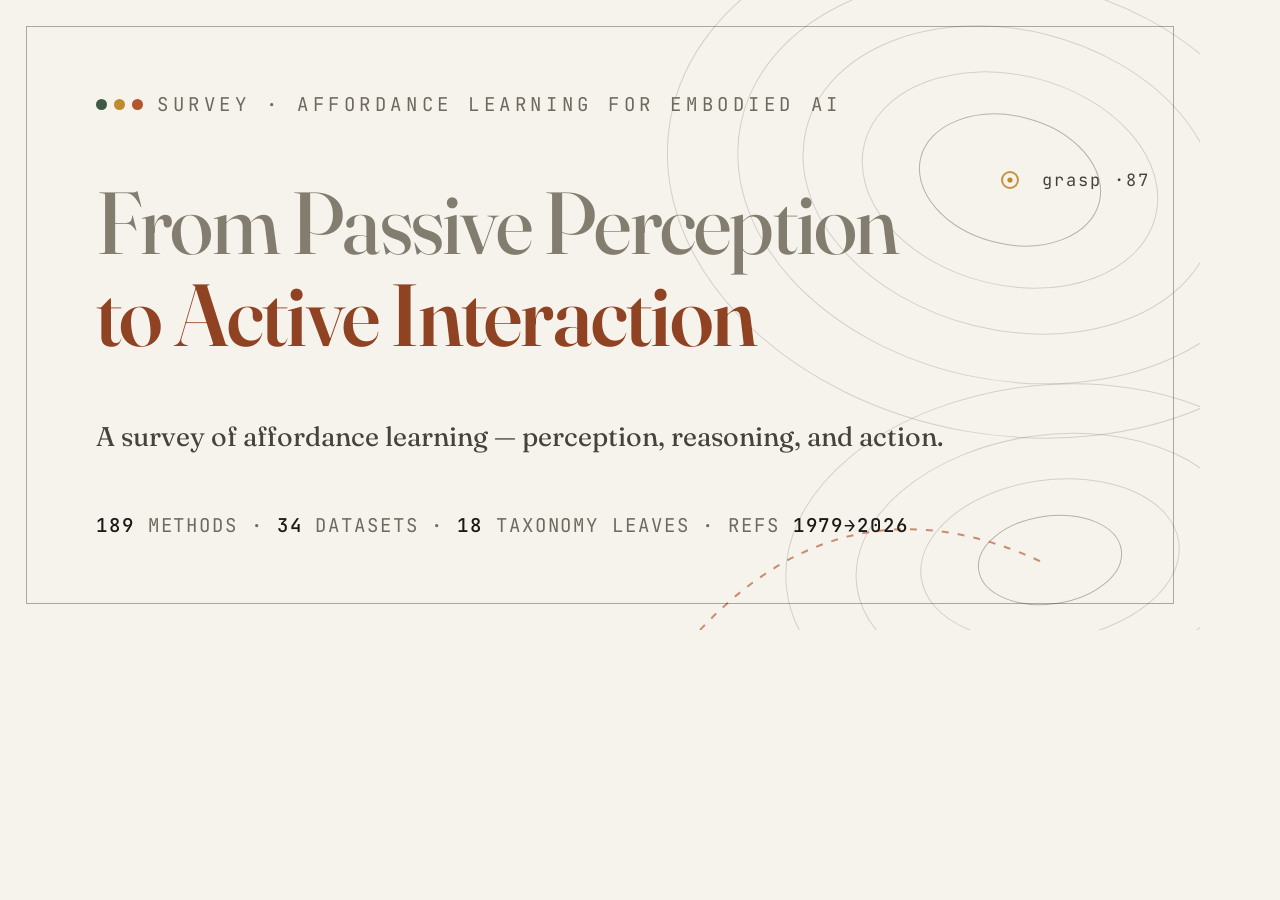
==== assets/og-card.html @ f1ec49c4 "pre-redesign snapshot (v12 青白瓷)" ====
<!DOCTYPE html>
<html lang="en">
<head>
<meta charset="utf-8" />
<title>og-card</title>
<link rel="preconnect" href="https://fonts.googleapis.com" />
<link rel="preconnect" href="https://fonts.gstatic.com" crossorigin />
<link rel="stylesheet" href="https://fonts.googleapis.com/css2?family=Fraunces:ital,opsz,wght@0,9..144,300..700;1,9..144,300..700&family=JetBrains+Mono:wght@400;500&display=swap" />
<style>
  /* social card: same plate language at ~2x opacity — whisper designs photograph as blank */
  * { margin: 0; box-sizing: border-box; }
  body { width: 1200px; height: 630px; background: #f6f3ed; overflow: hidden; position: relative; font-family: "Fraunces", serif; }
  .contours { position: absolute; inset: 0; }
  .frame { position: absolute; inset: 26px; border: 1px solid rgba(27,25,22,.35); }
  .tick { position: absolute; background: rgba(27,25,22,.35); }
  .inner { position: absolute; inset: 0; padding: 92px 96px; display: flex; flex-direction: column; justify-content: space-between; }
  .eyebrow { font-family: "JetBrains Mono", monospace; font-size: 19px; letter-spacing: .24em; color: #6f6a5f; text-transform: uppercase; display: flex; align-items: center; gap: 14px; }
  .dots { display: flex; gap: 7px; }
  .dots i { width: 11px; height: 11px; border-radius: 50%; display: block; }
  h1 { font-size: 88px; font-weight: 460; line-height: 1.04; letter-spacing: -0.02em; color: #837d70; font-variation-settings: "opsz" 144; }
  h1 b { display: block; color: #8f4322; font-weight: 560; }
  .sub { font-size: 27px; color: #47433c; font-weight: 420; }
  .stats { font-family: "JetBrains Mono", monospace; font-size: 19px; letter-spacing: .1em; color: #6f6a5f; text-transform: uppercase; }
  .stats b { color: #1b1916; font-weight: 500; }
</style>
</head>
<body>
  <svg class="contours" viewBox="0 0 1200 630" fill="none" stroke="#1b1916">
    <g stroke-opacity="0.16">
      <ellipse cx="1010" cy="180" rx="150" ry="105" transform="rotate(14 1010 180)"/>
      <ellipse cx="1010" cy="180" rx="210" ry="150" transform="rotate(14 1010 180)"/>
      <ellipse cx="1010" cy="180" rx="275" ry="200" transform="rotate(12 1010 180)"/>
      <ellipse cx="1010" cy="180" rx="345" ry="255" transform="rotate(10 1010 180)"/>
      <ellipse cx="1050" cy="560" rx="130" ry="80" transform="rotate(-8 1050 560)"/>
      <ellipse cx="1050" cy="560" rx="195" ry="125" transform="rotate(-8 1050 560)"/>
      <ellipse cx="1050" cy="560" rx="265" ry="175" transform="rotate(-6 1050 560)"/>
    </g>
    <g stroke-opacity="0.30">
      <ellipse cx="1010" cy="180" rx="92" ry="64" transform="rotate(14 1010 180)"/>
      <ellipse cx="1050" cy="560" rx="72" ry="44" transform="rotate(-8 1050 560)"/>
    </g>
    <circle cx="1010" cy="180" r="8" stroke="#c08a2d" stroke-opacity=".9" stroke-width="2"/>
    <circle cx="1010" cy="180" r="2.6" fill="#c08a2d" stroke="none"/>
    <path d="M700 630 Q850 470 1046 564" stroke="#b4552d" stroke-opacity=".65" stroke-width="2" stroke-dasharray="7 9"/>
    <text x="1042" y="186" font-family="JetBrains Mono" font-size="17" letter-spacing="2" fill="#47433c" stroke="none">grasp ·87</text>
  </svg>
  <div class="frame"></div>
  <div class="inner">
    <div class="eyebrow">
      <span class="dots"><i style="background:#3d5a45"></i><i style="background:#c08a2d"></i><i style="background:#b4552d"></i></span>
      Survey · Affordance Learning for Embodied AI
    </div>
    <div>
      <h1>From Passive Perception <b>to Active Interaction</b></h1>
    </div>
    <div class="sub">A survey of affordance learning — perception, reasoning, and action.</div>
    <div class="stats"><b>189</b> methods · <b>34</b> datasets · <b>18</b> taxonomy leaves · refs <b>1979→2026</b></div>
  </div>
</body>
</html>
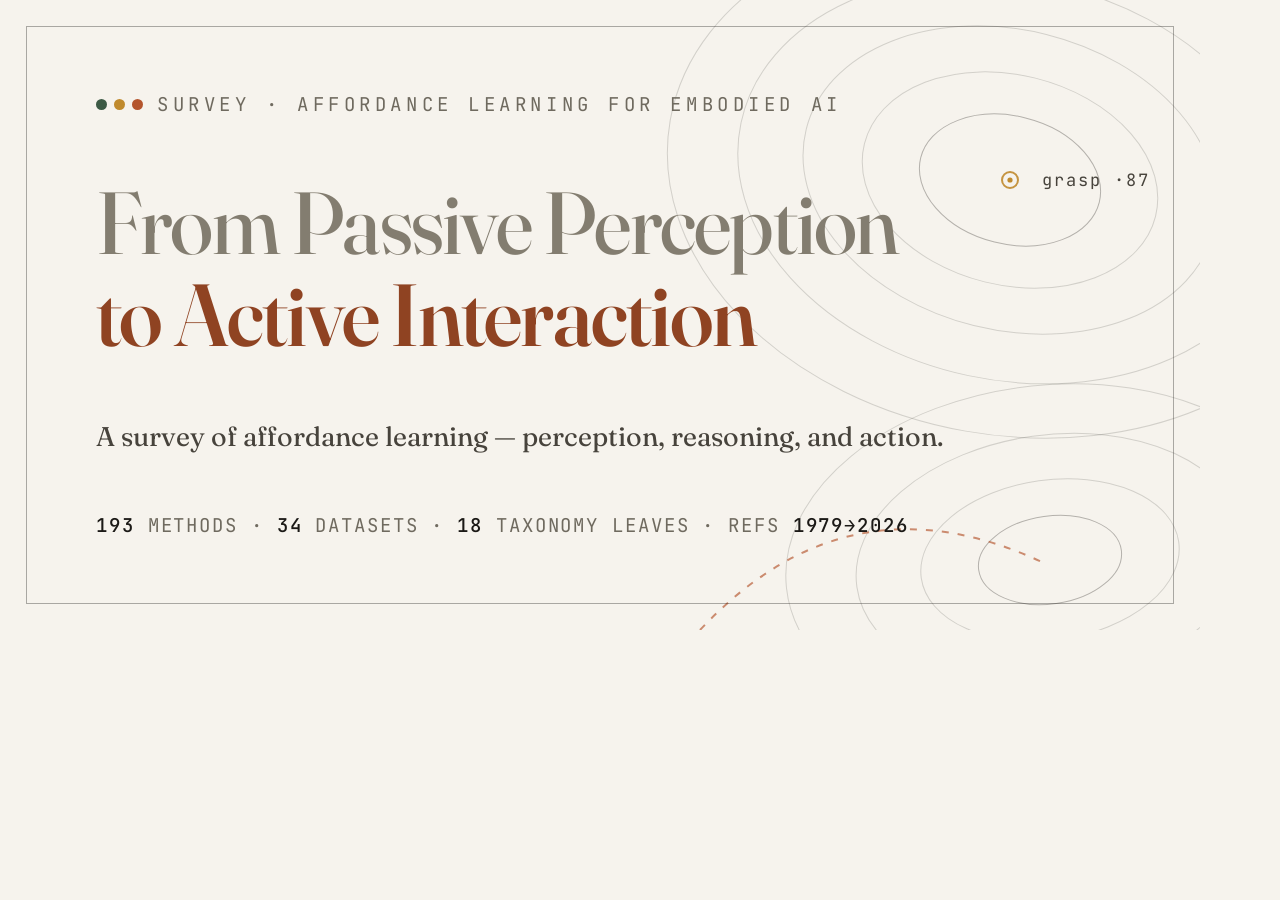
==== commit 10a4ed20: "Update survey page to September manuscript and 193-method corpus" ====
--- a/assets/og-card.html
+++ b/assets/og-card.html
@@ -54,7 +54,7 @@
       <h1>From Passive Perception <b>to Active Interaction</b></h1>
     </div>
     <div class="sub">A survey of affordance learning — perception, reasoning, and action.</div>
-    <div class="stats"><b>189</b> methods · <b>34</b> datasets · <b>18</b> taxonomy leaves · refs <b>1979→2026</b></div>
+    <div class="stats"><b>193</b> methods · <b>34</b> datasets · <b>18</b> taxonomy leaves · refs <b>1979→2026</b></div>
   </div>
 </body>
 </html>
